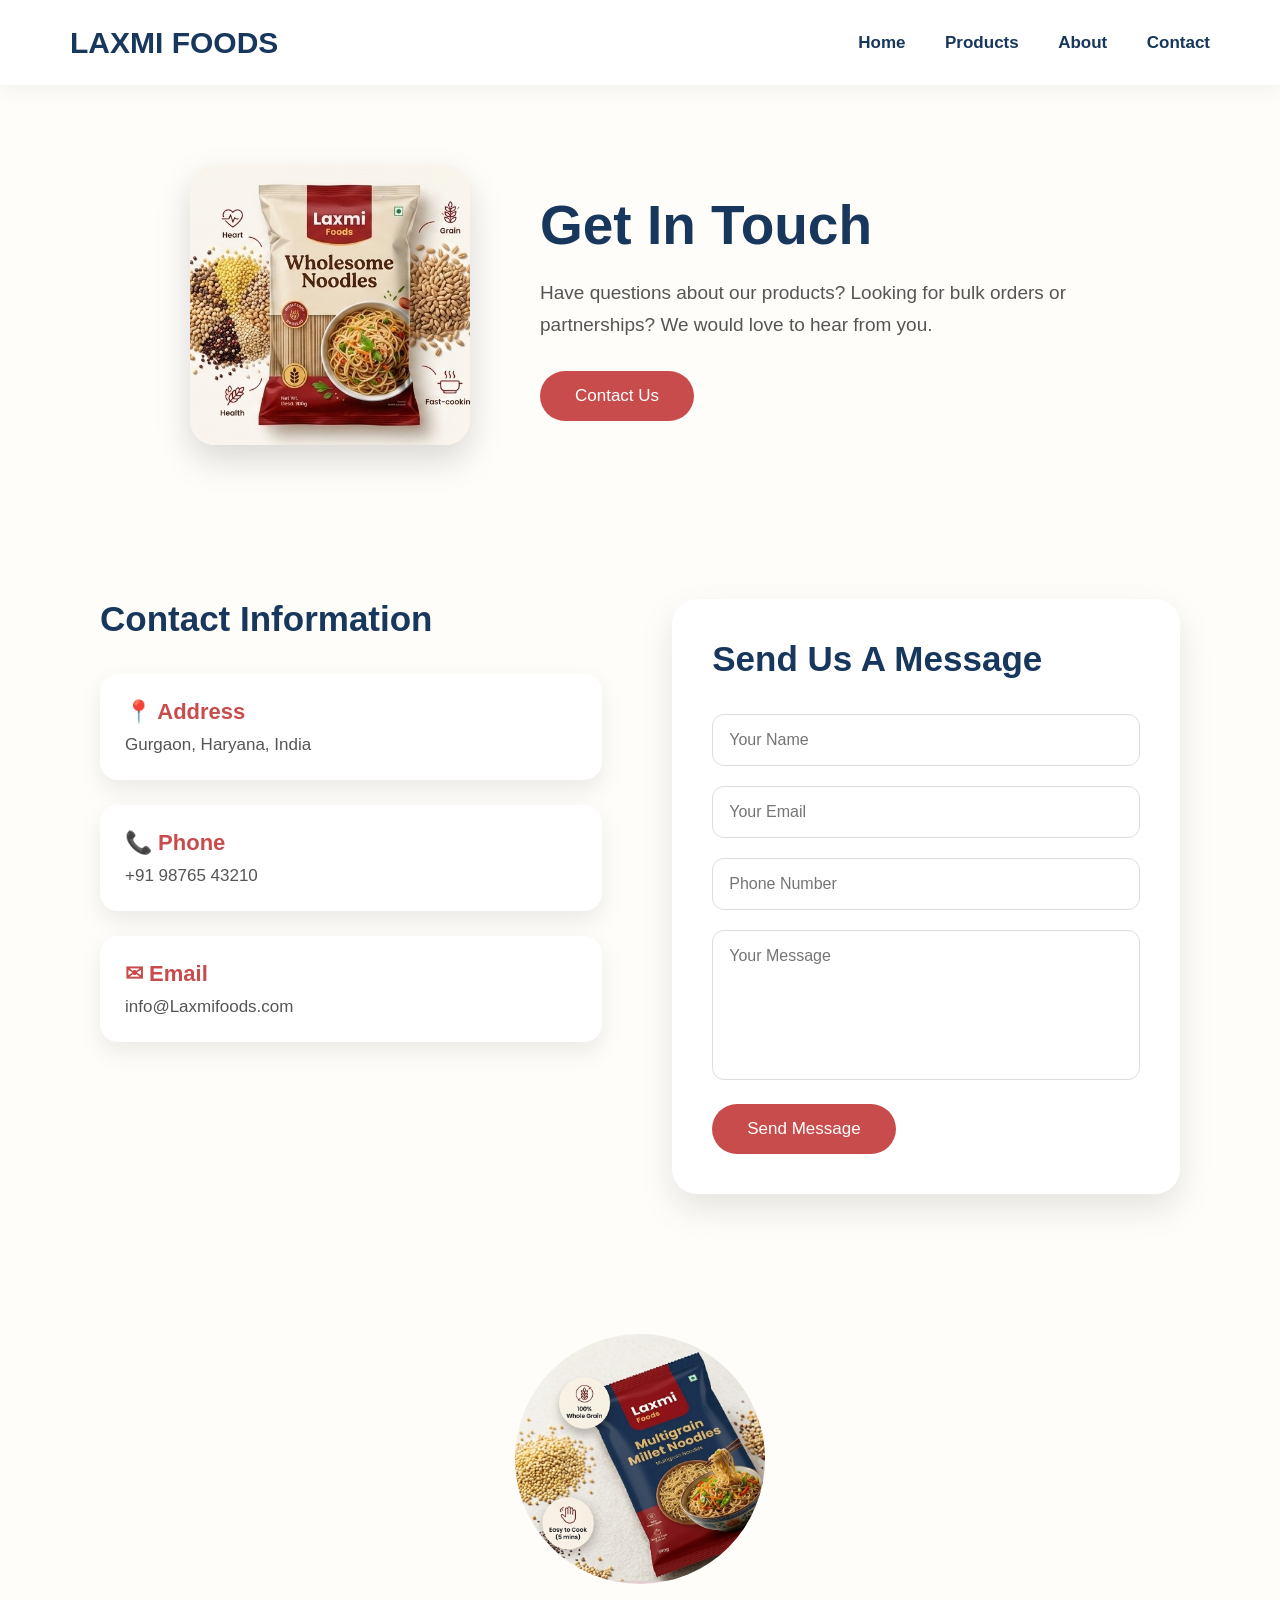
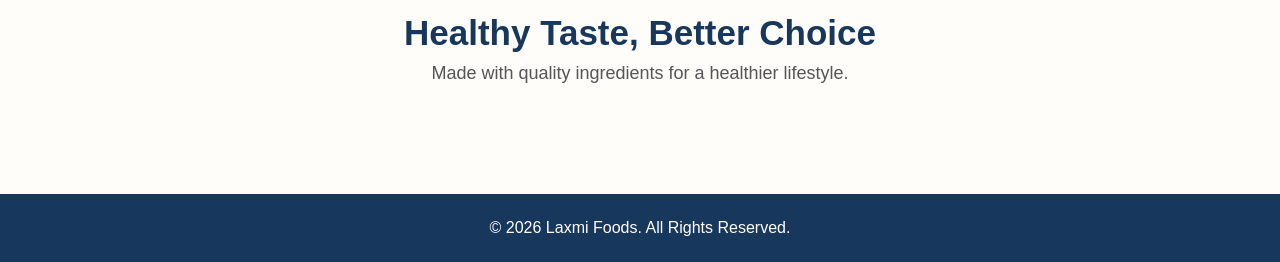
==== contact.html @ 5a159791 "Initial upload" ====
<!DOCTYPE html>
<html lang="en">

<head>

<meta charset="UTF-8">
<meta name="viewport" content="width=device-width, initial-scale=1.0">

<title>Contact Us | Laxmi Foods</title>

<link rel="stylesheet" href="css/contact.css">

</head>


<body>


<!-- NAVBAR -->

<header>

    <div class="logo">
        LAXMI FOODS
    </div>


    <nav>

        <a href="index.html">Home</a>

        <a href="products.html">Products</a>

        <a href="about.html">About</a>

        <a href="contact.html">Contact</a>

    </nav>


</header>





<!-- CONTACT HERO SECTION -->


<section class="contact-hero">


    <div class="hero-image">

        <img src="images/contact.jpeg" 
        alt=" Noodles">

    </div>



    <div class="hero-content">


        <h1>
            Get In Touch
        </h1>


        <p>
            Have questions about our products?
            Looking for bulk orders or partnerships?
            We would love to hear from you.
        </p>


        <button>
            Contact Us
        </button>


    </div>


</section>







<!-- CONTACT DETAILS + FORM -->


<section class="contact-section">



<div class="contact-info">


<h2>
Contact Information
</h2>



<div class="info-card">

<h3>
📍 Address
</h3>

<p>
Gurgaon, Haryana, India
</p>

</div>





<div class="info-card">

<h3>
📞 Phone
</h3>

<p>
+91 98765 43210
</p>

</div>






<div class="info-card">

<h3>
✉ Email
</h3>

<p>
info@Laxmifoods.com
</p>

</div>




</div>








<div class="contact-form">


<h2>
Send Us A Message
</h2>



<form>


<input 
type="text"
placeholder="Your Name"
required>



<input 
type="email"
placeholder="Your Email"
required>




<input 
type="text"
placeholder="Phone Number">





<textarea 
placeholder="Your Message">
</textarea>




<button type="submit">
Send Message
</button>



</form>


</div>



</section>







<!-- PRODUCT IMAGE SECTION -->


<section class="contact-image">


<img src="images/contaact.jpeg"
alt="Healthy Noodles">



<h2>
Healthy Taste, Better Choice
</h2>


<p>
Made with quality ingredients for a healthier lifestyle.
</p>


</section>







<!-- FOOTER -->


<footer>


<p>
© 2026 Laxmi Foods. All Rights Reserved.
</p>


</footer>



</body>

</html>
---- css/contact.css ----
/* ==============================
   GLOBAL
============================== */

*{
    margin:0;
    padding:0;
    box-sizing:border-box;
    font-family:Arial, sans-serif;
}


body{

    background:#fffdf9;
    color:#18375d;

}



/* ==============================
   NAVBAR
============================== */

header{

    height:85px;

    display:flex;

    justify-content:space-between;

    align-items:center;

    padding:0 70px;

    background:white;

    box-shadow:0 5px 20px rgba(0,0,0,0.05);

}



.logo{

    font-size:30px;

    font-weight:800;

    color:#18375d;

}



nav a{

    text-decoration:none;

    color:#18375d;

    font-size:17px;

    margin-left:35px;

    font-weight:600;

}



nav a:hover{

    color:#c94c4c;

}







/* ==============================
   HERO SECTION
============================== */


.contact-hero{


    display:flex;

    align-items:center;

    justify-content:center;

    gap:70px;

    padding:80px 100px;


}




.hero-image img{


    width:280px;

    height:280px;

    object-fit:cover;

    border-radius:25px;

    box-shadow:
    0 15px 35px rgba(0,0,0,0.15);


}




.hero-content{


    max-width:550px;


}




.hero-content h1{


    font-size:55px;

    color:#18375d;

    margin-bottom:20px;


}




.hero-content p{


    font-size:19px;

    line-height:1.7;

    color:#555;

    margin-bottom:30px;


}





button{


    background:#c94c4c;

    color:white;

    border:none;

    padding:15px 35px;

    border-radius:30px;

    font-size:17px;

    cursor:pointer;

    transition:0.3s;


}



button:hover{


    background:#18375d;

    transform:translateY(-3px);


}







/* ==============================
   CONTACT MAIN SECTION
============================== */



.contact-section{


    display:flex;

    gap:70px;

    padding:70px 100px;


}




.contact-info,
.contact-form{


    width:50%;


}




.contact-info h2,
.contact-form h2{


    font-size:35px;

    margin-bottom:35px;

    color:#18375d;


}






/* ==============================
   INFO CARDS
============================== */



.info-card{


    background:white;

    padding:25px;

    margin-bottom:25px;

    border-radius:18px;

    box-shadow:
    0 10px 25px rgba(0,0,0,0.08);


}



.info-card h3{


    color:#c94c4c;

    font-size:22px;

    margin-bottom:10px;


}



.info-card p{


    color:#555;

    font-size:17px;


}







/* ==============================
   FORM BOX
============================== */


.contact-form{


    background:white;

    padding:40px;

    border-radius:25px;

    box-shadow:

    0 15px 35px rgba(0,0,0,0.10);


}






input,
textarea{


    width:100%;

    padding:16px;

    margin-bottom:20px;

    border:1px solid #ddd;

    border-radius:12px;

    font-size:16px;

    outline:none;


}



input:focus,
textarea:focus{


    border-color:#18375d;


}




textarea{


    height:150px;

    resize:none;


}







/* ==============================
   BOTTOM IMAGE SECTION
============================== */


.contact-image{


    text-align:center;

    padding:70px 20px;


}




.contact-image img{


    width:250px;

    height:250px;

    object-fit:cover;

    border-radius:50%;

    margin-bottom:25px;


}



.contact-image h2{


    color:#18375d;

    font-size:35px;

    margin-bottom:10px;


}




.contact-image p{


    color:#555;

    font-size:18px;


}







/* ==============================
   FOOTER
============================== */


footer{


    background:#18375d;

    color:white;

    text-align:center;

    padding:25px;

    margin-top:40px;


}




footer p{


    font-size:16px;


}






/* ==============================
   RESPONSIVE
============================== */


@media(max-width:900px){


.contact-hero,
.contact-section{


    flex-direction:column;

    padding:50px 30px;


}



.contact-info,
.contact-form{


    width:100%;


}



.hero-content h1{


    font-size:40px;


}



header{


    padding:0 30px;


}



nav a{


    margin-left:15px;

    font-size:14px;


}


}
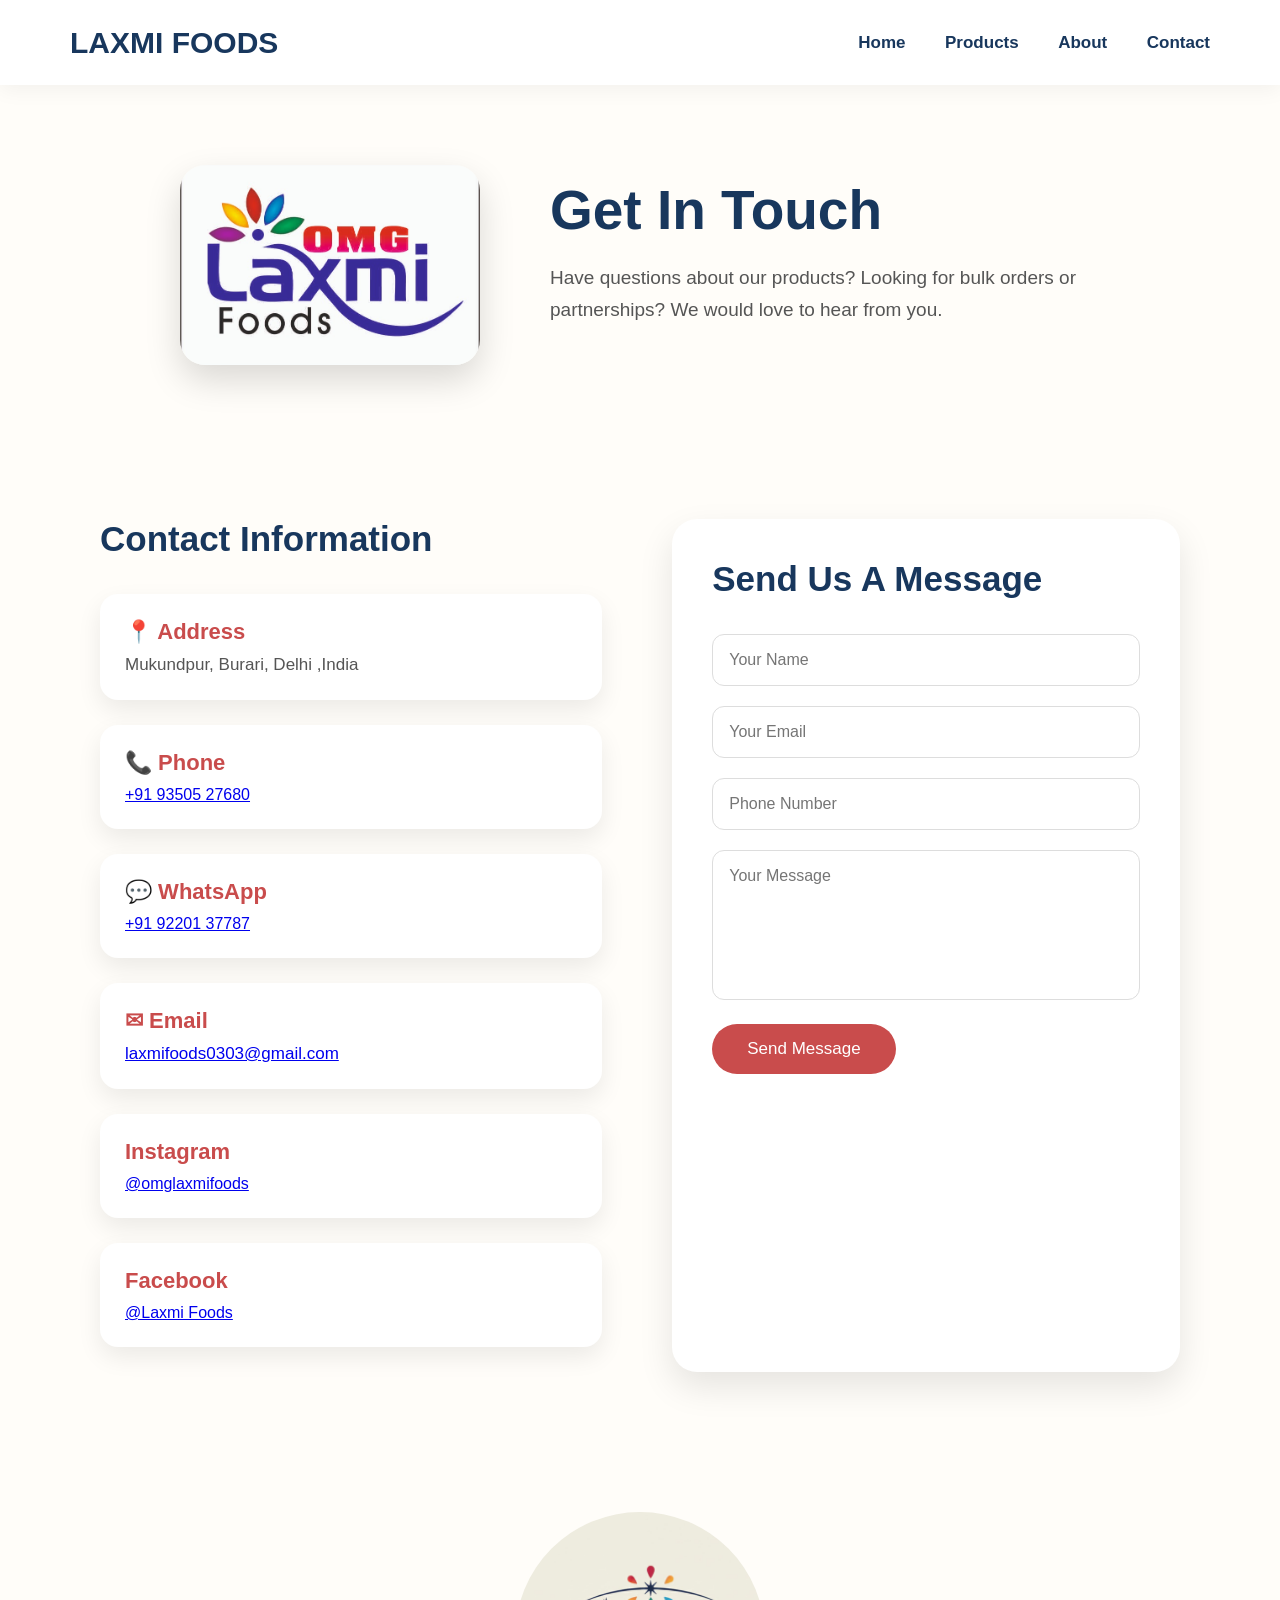
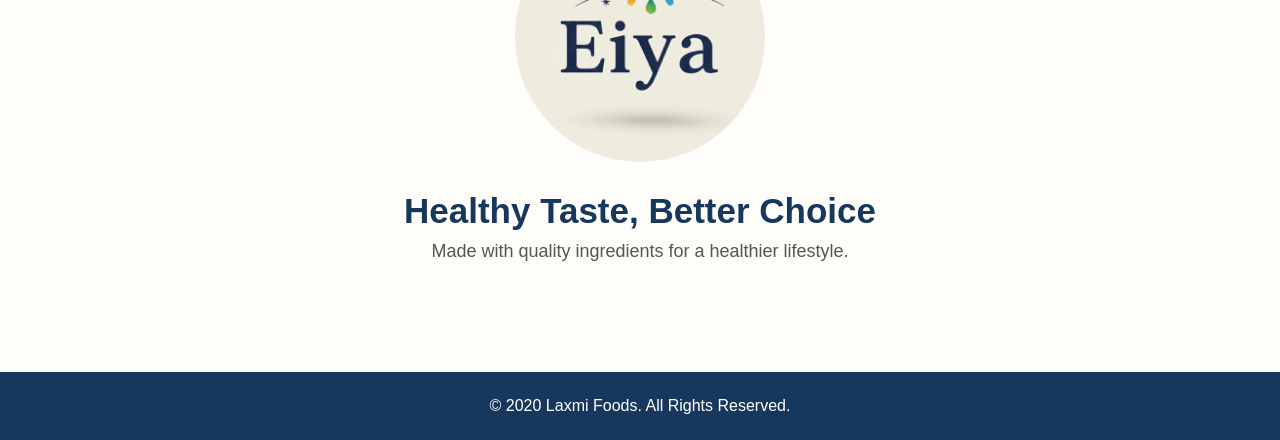
==== commit d5d8cbdc: "Updated contact page and added social media links" ====
--- a/contact.html
+++ b/contact.html
@@ -52,7 +52,7 @@
 
     <div class="hero-image">
 
-        <img src="images/contact.jpeg" 
+        <img src="images/LF LOGO.jpg"
         alt=" Noodles">
 
     </div>
@@ -73,12 +73,6 @@
             We would love to hear from you.
         </p>
 
-
-        <button>
-            Contact Us
-        </button>
-
-
     </div>
 
 
@@ -113,7 +107,7 @@
 </h3>
 
 <p>
-Gurgaon, Haryana, India
+Mukundpur, Burari, Delhi ,India
 </p>
 
 </div>
@@ -128,14 +122,19 @@
 📞 Phone
 </h3>
 
-<p>
-+91 98765 43210
-</p>
-
-</div>
-
-
-
+<a href="tel:+919350527680">+91 93505 27680</a>
+</div>
+
+
+<div class="info-card">
+<h3>
+    💬 WhatsApp
+</h3>
+
+<a href="https://wa.me/919220137787?text=Hello%20Laxmi%20Foods,%20I%20would%20like%20to%20know%20more%20about%20your%20products." target="_blank" rel="noopener noreferrer">
+    +91 92201 37787
+</a>
+</div>
 
 
 
@@ -145,13 +144,32 @@
 ✉ Email
 </h3>
 
-<p>
-info@Laxmifoods.com
-</p>
-
-</div>
-
-
+<p><a href="mailto:laxmifoods0303@gmail.com">laxmifoods0303@gmail.com</a></p>
+
+</div>
+
+<div class="info-card">
+
+<h3>
+    <i class="fa-brands fa-instagram"></i> Instagram
+</h3>
+
+<a href="https://www.instagram.com/omglaxmifoods" target="_blank" rel="noopener noreferrer">
+    @omglaxmifoods
+</a>
+</div>
+
+
+
+<div class="info-card">
+<h3>
+    <i class="fa-brands fa-facebook"></i> Facebook
+</h3>
+
+<a href="https://www.facebook.com/Laxmi Foods" target="_blank" rel="noopener noreferrer">
+    @Laxmi Foods
+</a>
+</div>
 
 
 </div>
@@ -232,7 +250,7 @@
 <section class="contact-image">
 
 
-<img src="images/contaact.jpeg"
+<img src="images/Eiya logo.jpeg"
 alt="Healthy Noodles">
 
 
@@ -262,7 +280,7 @@
 
 
 <p>
-© 2026 Laxmi Foods. All Rights Reserved.
+© 2020 Laxmi Foods. All Rights Reserved.
 </p>
 
 
--- a/css/contact.css
+++ b/css/contact.css
@@ -110,9 +110,9 @@
 .hero-image img{
 
 
-    width:280px;
-
-    height:280px;
+    width:300px;
+
+    height:200px;
 
     object-fit:cover;
 
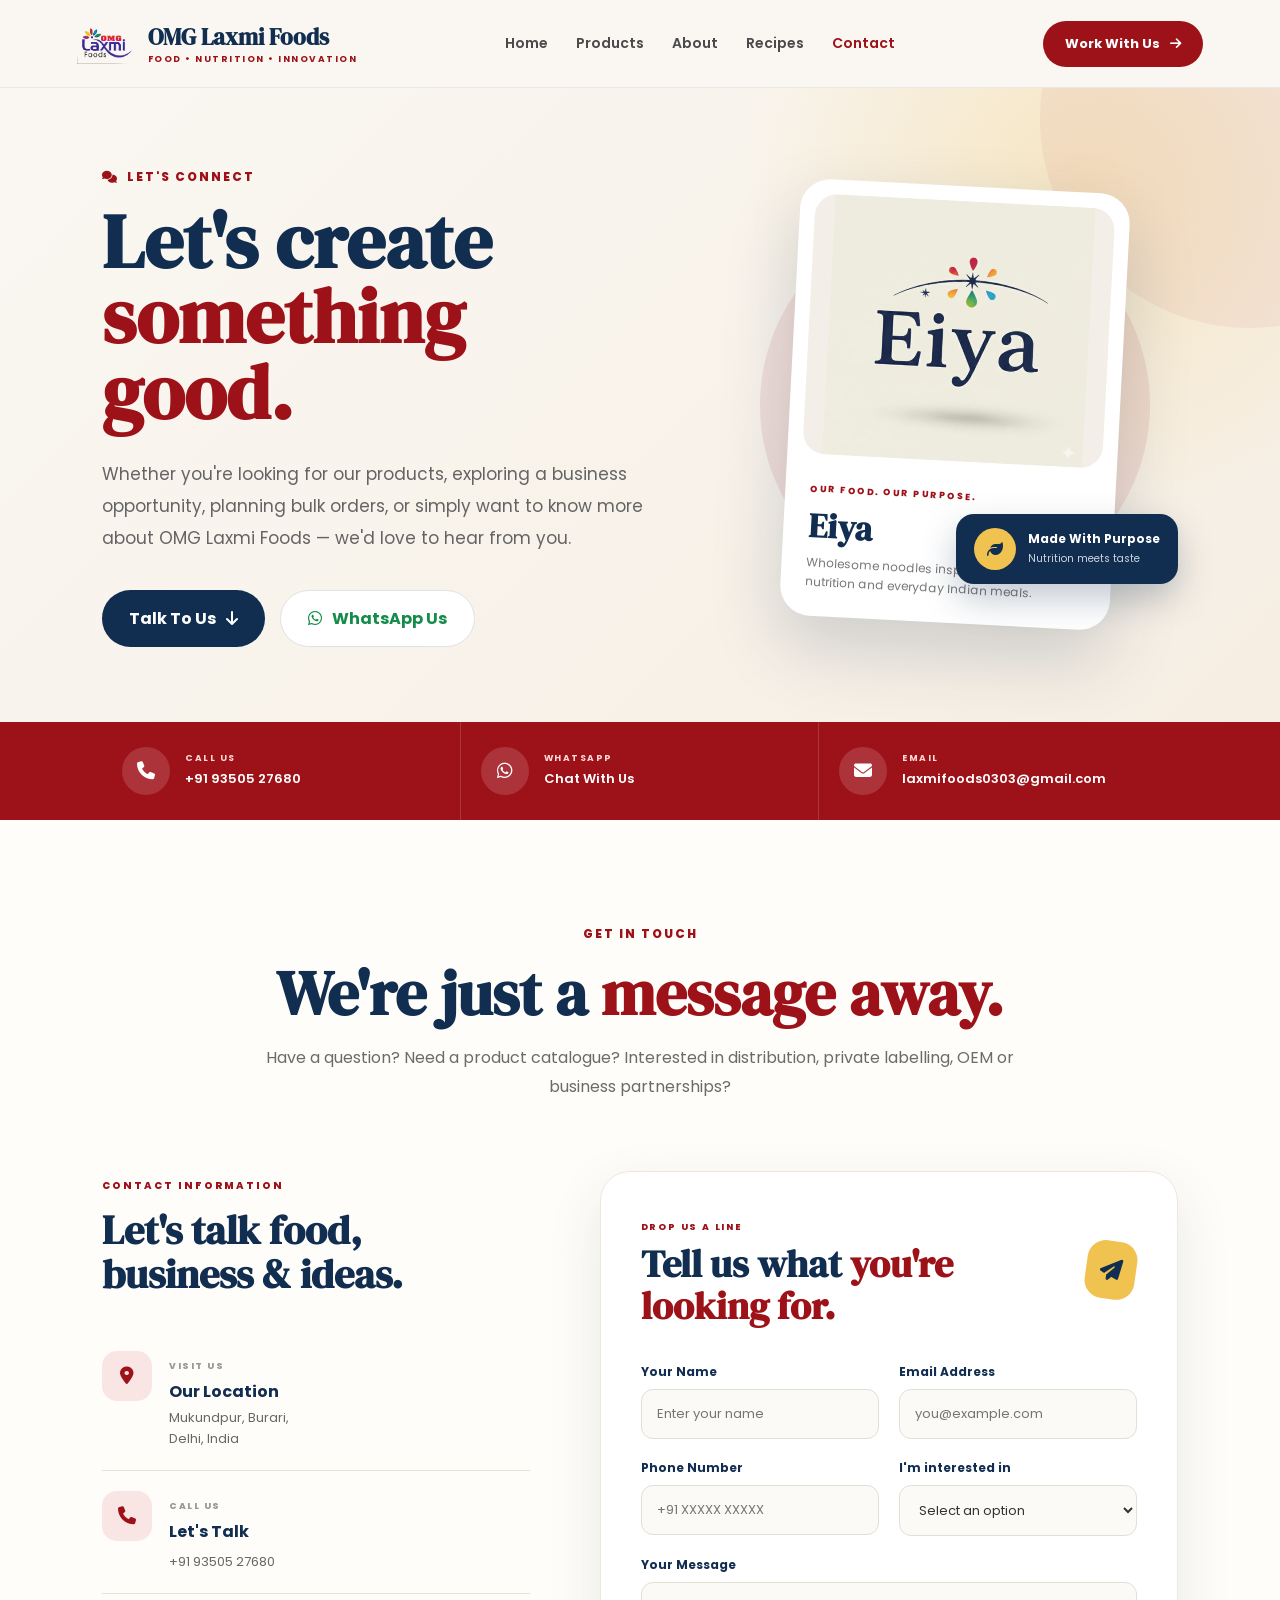
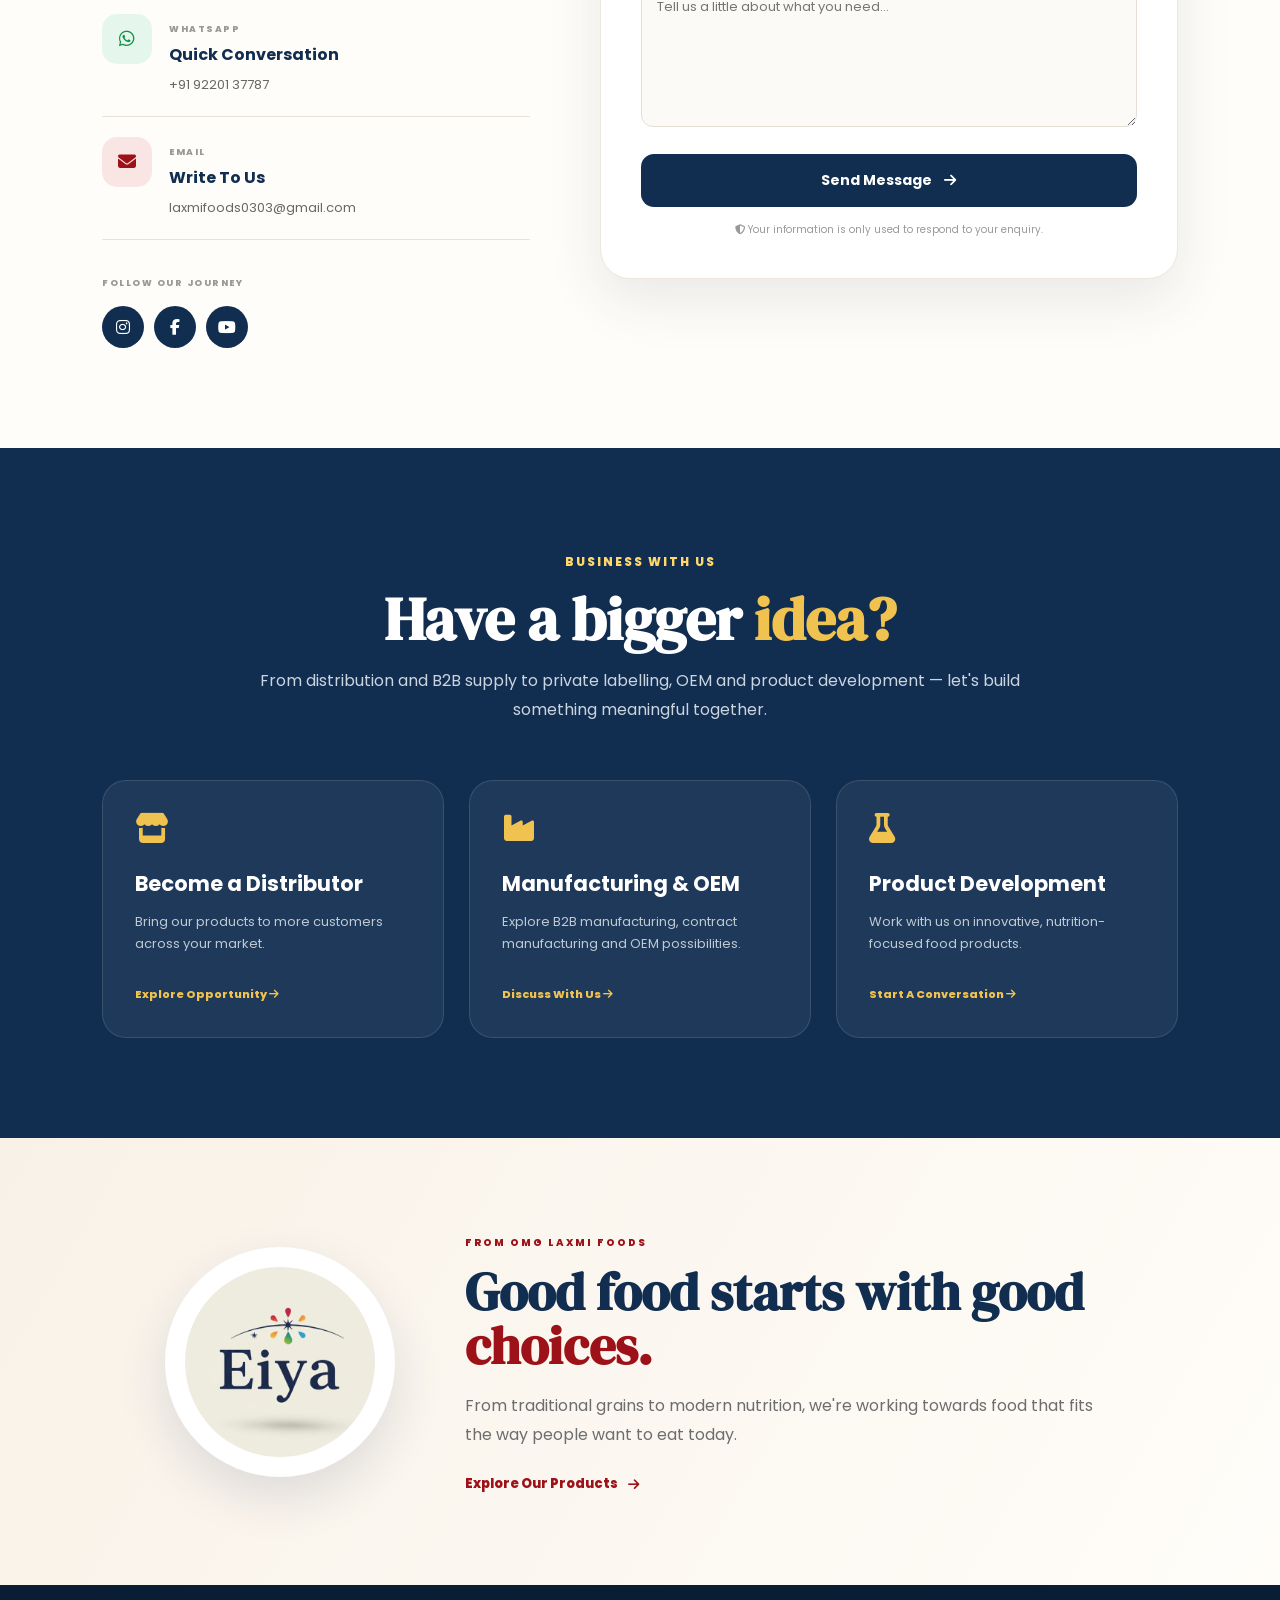
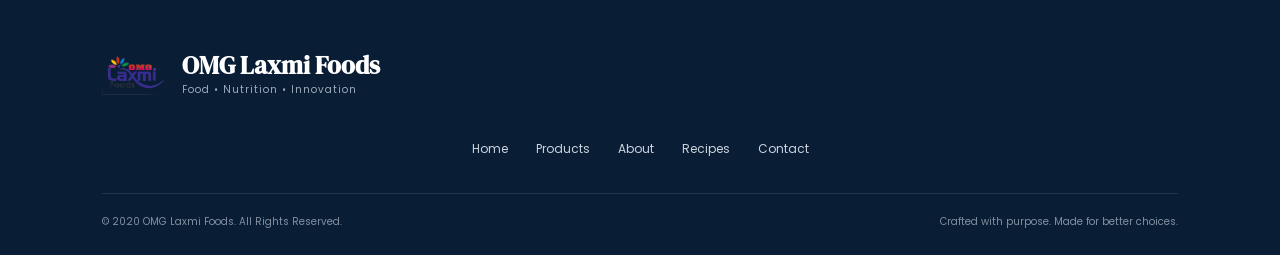
==== commit 3334bcb8: "added some new files and made major change in index and contact and about" ====
--- a/contact.html
+++ b/contact.html
@@ -2,291 +2,774 @@
 <html lang="en">
 
 <head>
-
-<meta charset="UTF-8">
-<meta name="viewport" content="width=device-width, initial-scale=1.0">
-
-<title>Contact Us | Laxmi Foods</title>
-
-<link rel="stylesheet" href="css/contact.css">
-
+    <meta charset="UTF-8">
+    <meta name="viewport" content="width=device-width, initial-scale=1.0">
+
+    <title>Contact Us | OMG Laxmi Foods</title>
+
+    <!-- Fonts -->
+    <link rel="preconnect" href="https://fonts.googleapis.com">
+    <link rel="preconnect" href="https://fonts.gstatic.com" crossorigin>
+
+    <link href="https://fonts.googleapis.com/css2?family=DM+Serif+Display&family=Poppins:wght@300;400;500;600;700;800&display=swap"
+        rel="stylesheet">
+
+    <!-- Font Awesome -->
+    <link rel="stylesheet"
+        href="https://cdnjs.cloudflare.com/ajax/libs/font-awesome/6.6.0/css/all.min.css">
+
+    <link rel="stylesheet" href="css/contact.css">
 </head>
 
-
 <body>
 
-
-<!-- NAVBAR -->
-
-<header>
-
-    <div class="logo">
-        LAXMI FOODS
-    </div>
-
-
-    <nav>
+<!-- =========================================
+     HEADER
+========================================= -->
+
+<header class="header">
+
+    <a href="index.html" class="brand">
+
+        <div class="brand-logo">
+            <!-- Replace with your actual OMG Laxmi Foods logo -->
+            <img src="images/LFbg.png" alt="OMG Laxmi Foods Logo">
+        </div>
+
+        <div class="brand-name">
+            <strong>OMG Laxmi Foods</strong>
+            <span>Food • Nutrition • Innovation</span>
+        </div>
+
+    </a>
+
+
+    <nav class="nav">
+
+        <a href="index.html">
+            <i class="fa-solid fa-house"></i>
+            Home
+        </a>
+
+        <a href="products.html">
+            <i class="fa-solid fa-bowl-food"></i>
+            Products
+        </a>
+
+        <a href="about.html">
+            <i class="fa-solid fa-seedling"></i>
+            About
+        </a>
+
+        <a href="recipes.html">
+            <i class="fa-solid fa-utensils"></i>
+            Recipes
+        </a>
+
+        <a href="contact.html" class="active">
+            <i class="fa-solid fa-phone"></i>
+            Contact
+        </a>
+
+    </nav>
+
+
+    <a href="about.html#work-with-us" class="header-btn">
+        Work With Us
+        <i class="fa-solid fa-arrow-right"></i>
+    </a>
+
+</header>
+
+
+<!-- =========================================
+     HERO
+========================================= -->
+
+<section class="contact-hero">
+
+    <div class="hero-content">
+
+        <span class="eyebrow">
+            <i class="fa-solid fa-comments"></i>
+            LET'S CONNECT
+        </span>
+
+        <h1>
+            Let's create
+            <span>something good.</span>
+        </h1>
+
+        <p>
+            Whether you're looking for our products, exploring a business
+            opportunity, planning bulk orders, or simply want to know more
+            about OMG Laxmi Foods — we'd love to hear from you.
+        </p>
+
+
+        <div class="hero-actions">
+
+            <a href="#contact-details" class="hero-btn primary-btn">
+                Talk To Us
+                <i class="fa-solid fa-arrow-down"></i>
+            </a>
+
+            <a href="https://wa.me/919220137787?text=Hello%20Laxmi%20Foods,%20I%20would%20like%20to%20know%20more%20about%20your%20products."
+                target="_blank"
+                rel="noopener noreferrer"
+                class="hero-btn whatsapp-btn">
+
+                <i class="fa-brands fa-whatsapp"></i>
+                WhatsApp Us
+
+            </a>
+
+        </div>
+
+    </div>
+
+
+    <div class="hero-visual">
+
+        <div class="visual-circle circle-one"></div>
+        <div class="visual-circle circle-two"></div>
+
+
+        <div class="product-card">
+
+            <div class="product-image">
+
+                <img src="images/Eiya logo.jpeg"
+                    alt="Eiya">
+
+            </div>
+
+            <div class="product-card-text">
+
+                <span>OUR FOOD. OUR PURPOSE.</span>
+
+                <h3>Eiya</h3>
+
+                <p>
+                    Wholesome noodles inspired by grains,
+                    nutrition and everyday Indian meals.
+                </p>
+
+            </div>
+
+        </div>
+
+
+        <div class="floating-badge">
+
+            <i class="fa-solid fa-leaf"></i>
+
+            <div>
+                <strong>Made With Purpose</strong>
+                <span>Nutrition meets taste</span>
+            </div>
+
+        </div>
+
+    </div>
+
+</section>
+
+
+<!-- =========================================
+     QUICK CONTACT STRIP
+========================================= -->
+
+<section class="contact-strip">
+
+    <div class="strip-item">
+
+        <div class="strip-icon">
+            <i class="fa-solid fa-phone"></i>
+        </div>
+
+        <div>
+            <span>CALL US</span>
+            <a href="tel:+919350527680">
+                +91 93505 27680
+            </a>
+        </div>
+
+    </div>
+
+
+    <div class="strip-item">
+
+        <div class="strip-icon">
+            <i class="fa-brands fa-whatsapp"></i>
+        </div>
+
+        <div>
+            <span>WHATSAPP</span>
+            <a href="https://wa.me/919220137787?text=Hello%20Laxmi%20Foods,%20I%20would%20like%20to%20know%20more%20about%20your%20products."
+                target="_blank"
+                rel="noopener noreferrer">
+                Chat With Us
+            </a>
+        </div>
+
+    </div>
+
+
+    <div class="strip-item">
+
+        <div class="strip-icon">
+            <i class="fa-solid fa-envelope"></i>
+        </div>
+
+        <div>
+            <span>EMAIL</span>
+            <a href="mailto:laxmifoods0303@gmail.com">
+                laxmifoods0303@gmail.com
+            </a>
+        </div>
+
+    </div>
+
+</section>
+
+
+<!-- =========================================
+     CONTACT DETAILS + FORM
+========================================= -->
+
+<section class="contact-section" id="contact-details">
+
+    <div class="section-heading">
+
+        <span class="eyebrow">
+            GET IN TOUCH
+        </span>
+
+        <h2>
+            We're just a
+            <span>message away.</span>
+        </h2>
+
+        <p>
+            Have a question? Need a product catalogue?
+            Interested in distribution, private labelling,
+            OEM or business partnerships?
+        </p>
+
+    </div>
+
+
+    <div class="contact-grid">
+
+
+        <!-- INFORMATION -->
+
+        <div class="contact-info">
+
+            <div class="info-heading">
+
+                <span>CONTACT INFORMATION</span>
+
+                <h3>
+                    Let's talk food,
+                    <br>
+                    business & ideas.
+                </h3>
+
+            </div>
+
+
+            <div class="info-card">
+
+                <div class="info-icon">
+                    <i class="fa-solid fa-location-dot"></i>
+                </div>
+
+                <div>
+
+                    <span>VISIT US</span>
+
+                    <h4>Our Location</h4>
+
+                    <p>
+                        Mukundpur, Burari,<br>
+                        Delhi, India
+                    </p>
+
+                </div>
+
+            </div>
+
+
+            <div class="info-card">
+
+                <div class="info-icon">
+                    <i class="fa-solid fa-phone"></i>
+                </div>
+
+                <div>
+
+                    <span>CALL US</span>
+
+                    <h4>Let's Talk</h4>
+
+                    <a href="tel:+919350527680">
+                        +91 93505 27680
+                    </a>
+
+                </div>
+
+            </div>
+
+
+            <div class="info-card">
+
+                <div class="info-icon whatsapp-icon">
+                    <i class="fa-brands fa-whatsapp"></i>
+                </div>
+
+                <div>
+
+                    <span>WHATSAPP</span>
+
+                    <h4>Quick Conversation</h4>
+
+                    <a href="https://wa.me/919220137787?text=Hello%20Laxmi%20Foods,%20I%20would%20like%20to%20know%20more%20about%20your%20products."
+                        target="_blank"
+                        rel="noopener noreferrer">
+
+                        +91 92201 37787
+
+                    </a>
+
+                </div>
+
+            </div>
+
+
+            <div class="info-card">
+
+                <div class="info-icon">
+                    <i class="fa-solid fa-envelope"></i>
+                </div>
+
+                <div>
+
+                    <span>EMAIL</span>
+
+                    <h4>Write To Us</h4>
+
+                    <a href="mailto:laxmifoods0303@gmail.com">
+                        laxmifoods0303@gmail.com
+                    </a>
+
+                </div>
+
+            </div>
+
+
+            <!-- SOCIALS -->
+
+            <div class="social-section">
+
+                <span>FOLLOW OUR JOURNEY</span>
+
+                <div class="social-links">
+
+                    <a href="https://www.instagram.com/omglaxmifoods"
+                        target="_blank"
+                        rel="noopener noreferrer"
+                        aria-label="Instagram">
+
+                        <i class="fa-brands fa-instagram"></i>
+
+                    </a>
+
+
+                    <a href="https://www.facebook.com/Laxmi Foods"
+                        target="_blank"
+                        rel="noopener noreferrer"
+                        aria-label="Facebook">
+
+                        <i class="fa-brands fa-facebook-f"></i>
+
+                    </a>
+
+
+                    <a href="https://youtube.com"
+                        target="_blank"
+                        rel="noopener noreferrer"
+                        aria-label="YouTube">
+
+                        <i class="fa-brands fa-youtube"></i>
+
+                    </a>
+
+                </div>
+
+            </div>
+
+        </div>
+
+
+        <!-- FORM -->
+
+        <div class="form-wrapper">
+
+            <div class="form-top">
+
+                <div>
+
+                    <span>DROP US A LINE</span>
+
+                    <h3>
+                        Tell us what
+                        <em>you're looking for.</em>
+                    </h3>
+
+                </div>
+
+                <div class="form-symbol">
+                    <i class="fa-solid fa-paper-plane"></i>
+                </div>
+
+            </div>
+
+
+            <form id="contactForm">
+
+                <div class="form-row">
+
+                    <div class="input-group">
+
+                        <label for="name">
+                            Your Name
+                        </label>
+
+                        <input
+                            id="name"
+                            type="text"
+                            placeholder="Enter your name"
+                            required>
+
+                    </div>
+
+
+                    <div class="input-group">
+
+                        <label for="email">
+                            Email Address
+                        </label>
+
+                        <input
+                            id="email"
+                            type="email"
+                            placeholder="you@example.com"
+                            required>
+
+                    </div>
+
+                </div>
+
+
+                <div class="form-row">
+
+                    <div class="input-group">
+
+                        <label for="phone">
+                            Phone Number
+                        </label>
+
+                        <input
+                            id="phone"
+                            type="tel"
+                            placeholder="+91 XXXXX XXXXX">
+
+                    </div>
+
+
+                    <div class="input-group">
+
+                        <label for="purpose">
+                            I'm interested in
+                        </label>
+
+                        <select id="purpose">
+
+                            <option value="">
+                                Select an option
+                            </option>
+
+                            <option>
+                                Product Enquiry
+                            </option>
+
+                            <option>
+                                Bulk / B2B Orders
+                            </option>
+
+                            <option>
+                                Become a Distributor
+                            </option>
+
+                            <option>
+                                Private / White Labelling
+                            </option>
+
+                            <option>
+                                OEM / Contract Manufacturing
+                            </option>
+
+                            <option>
+                                Product Development
+                            </option>
+
+                            <option>
+                                Other Business Enquiry
+                            </option>
+
+                        </select>
+
+                    </div>
+
+                </div>
+
+
+                <div class="input-group">
+
+                    <label for="message">
+                        Your Message
+                    </label>
+
+                    <textarea
+                        id="message"
+                        placeholder="Tell us a little about what you need..."
+                        required></textarea>
+
+                </div>
+
+
+                <button
+                    type="submit"
+                    class="send-btn">
+
+                    Send Message
+
+                    <i class="fa-solid fa-arrow-right"></i>
+
+                </button>
+
+
+                <p class="form-note">
+
+                    <i class="fa-solid fa-shield-halved"></i>
+
+                    Your information is only used to respond
+                    to your enquiry.
+
+                </p>
+
+            </form>
+
+        </div>
+
+    </div>
+
+</section>
+
+
+<!-- =========================================
+     BUSINESS ENQUIRIES
+========================================= -->
+
+<section class="business-section">
+
+    <div class="business-heading">
+
+        <span class="eyebrow">
+            BUSINESS WITH US
+        </span>
+
+        <h2>
+            Have a bigger
+            <span>idea?</span>
+        </h2>
+
+        <p>
+            From distribution and B2B supply to private labelling,
+            OEM and product development — let's build something
+            meaningful together.
+        </p>
+
+    </div>
+
+
+    <div class="business-cards">
+
+        <a href="about.html#work-with-us" class="business-card">
+
+            <i class="fa-solid fa-store"></i>
+
+            <h3>
+                Become a Distributor
+            </h3>
+
+            <p>
+                Bring our products to more customers
+                across your market.
+            </p>
+
+            <span>
+                Explore Opportunity
+                <i class="fa-solid fa-arrow-right"></i>
+            </span>
+
+        </a>
+
+
+        <a href="about.html#work-with-us" class="business-card">
+
+            <i class="fa-solid fa-industry"></i>
+
+            <h3>
+                Manufacturing & OEM
+            </h3>
+
+            <p>
+                Explore B2B manufacturing, contract
+                manufacturing and OEM possibilities.
+            </p>
+
+            <span>
+                Discuss With Us
+                <i class="fa-solid fa-arrow-right"></i>
+            </span>
+
+        </a>
+
+
+        <a href="about.html#work-with-us" class="business-card">
+
+            <i class="fa-solid fa-flask"></i>
+
+            <h3>
+                Product Development
+            </h3>
+
+            <p>
+                Work with us on innovative, nutrition-focused
+                food products.
+            </p>
+
+            <span>
+                Start A Conversation
+                <i class="fa-solid fa-arrow-right"></i>
+            </span>
+
+        </a>
+
+    </div>
+
+</section>
+
+
+<!-- =========================================
+     BRAND CLOSING SECTION
+========================================= -->
+
+<section class="contact-image">
+
+    <div class="closing-logo">
+
+        <img src="images/Eiya logo.jpeg"
+            alt="Eiya">
+
+    </div>
+
+
+    <div class="closing-content">
+
+        <span>
+            FROM OMG LAXMI FOODS
+        </span>
+
+        <h2>
+            Good food starts
+            with good <strong>choices.</strong>
+        </h2>
+
+        <p>
+            From traditional grains to modern nutrition,
+            we're working towards food that fits the way
+            people want to eat today.
+        </p>
+
+        <a href="products.html">
+            Explore Our Products
+            <i class="fa-solid fa-arrow-right"></i>
+        </a>
+
+    </div>
+
+</section>
+
+
+<!-- =========================================
+     FOOTER
+========================================= -->
+
+<footer>
+
+    <div class="footer-brand">
+
+        <div class="footer-logo">
+            <img src="images/LFbg.png"
+                alt="OMG Laxmi Foods">
+        </div>
+
+        <div>
+
+            <h3>
+                OMG Laxmi Foods
+            </h3>
+
+            <p>
+                Food • Nutrition • Innovation
+            </p>
+
+        </div>
+
+    </div>
+
+
+    <div class="footer-links">
 
         <a href="index.html">Home</a>
-
         <a href="products.html">Products</a>
-
         <a href="about.html">About</a>
-
+        <a href="recipes.html">Recipes</a>
         <a href="contact.html">Contact</a>
 
-    </nav>
-
-
-</header>
-
-
-
-
-
-<!-- CONTACT HERO SECTION -->
-
-
-<section class="contact-hero">
-
-
-    <div class="hero-image">
-
-        <img src="images/LF LOGO.jpg"
-        alt=" Noodles">
-
-    </div>
-
-
-
-    <div class="hero-content">
-
-
-        <h1>
-            Get In Touch
-        </h1>
-
+    </div>
+
+
+    <div class="footer-bottom">
 
         <p>
-            Have questions about our products?
-            Looking for bulk orders or partnerships?
-            We would love to hear from you.
+            © 2020 OMG Laxmi Foods. All Rights Reserved.
         </p>
 
-    </div>
-
-
-</section>
-
-
-
-
-
-
-
-<!-- CONTACT DETAILS + FORM -->
-
-
-<section class="contact-section">
-
-
-
-<div class="contact-info">
-
-
-<h2>
-Contact Information
-</h2>
-
-
-
-<div class="info-card">
-
-<h3>
-📍 Address
-</h3>
-
-<p>
-Mukundpur, Burari, Delhi ,India
-</p>
-
-</div>
-
-
-
-
-
-<div class="info-card">
-
-<h3>
-📞 Phone
-</h3>
-
-<a href="tel:+919350527680">+91 93505 27680</a>
-</div>
-
-
-<div class="info-card">
-<h3>
-    💬 WhatsApp
-</h3>
-
-<a href="https://wa.me/919220137787?text=Hello%20Laxmi%20Foods,%20I%20would%20like%20to%20know%20more%20about%20your%20products." target="_blank" rel="noopener noreferrer">
-    +91 92201 37787
-</a>
-</div>
-
-
-
-<div class="info-card">
-
-<h3>
-✉ Email
-</h3>
-
-<p><a href="mailto:laxmifoods0303@gmail.com">laxmifoods0303@gmail.com</a></p>
-
-</div>
-
-<div class="info-card">
-
-<h3>
-    <i class="fa-brands fa-instagram"></i> Instagram
-</h3>
-
-<a href="https://www.instagram.com/omglaxmifoods" target="_blank" rel="noopener noreferrer">
-    @omglaxmifoods
-</a>
-</div>
-
-
-
-<div class="info-card">
-<h3>
-    <i class="fa-brands fa-facebook"></i> Facebook
-</h3>
-
-<a href="https://www.facebook.com/Laxmi Foods" target="_blank" rel="noopener noreferrer">
-    @Laxmi Foods
-</a>
-</div>
-
-
-</div>
-
-
-
-
-
-
-
-
-<div class="contact-form">
-
-
-<h2>
-Send Us A Message
-</h2>
-
-
-
-<form>
-
-
-<input 
-type="text"
-placeholder="Your Name"
-required>
-
-
-
-<input 
-type="email"
-placeholder="Your Email"
-required>
-
-
-
-
-<input 
-type="text"
-placeholder="Phone Number">
-
-
-
-
-
-<textarea 
-placeholder="Your Message">
-</textarea>
-
-
-
-
-<button type="submit">
-Send Message
-</button>
-
-
-
-</form>
-
-
-</div>
-
-
-
-</section>
-
-
-
-
-
-
-
-<!-- PRODUCT IMAGE SECTION -->
-
-
-<section class="contact-image">
-
-
-<img src="images/Eiya logo.jpeg"
-alt="Healthy Noodles">
-
-
-
-<h2>
-Healthy Taste, Better Choice
-</h2>
-
-
-<p>
-Made with quality ingredients for a healthier lifestyle.
-</p>
-
-
-</section>
-
-
-
-
-
-
-
-<!-- FOOTER -->
-
-
-<footer>
-
-
-<p>
-© 2020 Laxmi Foods. All Rights Reserved.
-</p>
-
+        <p>
+            Crafted with purpose. Made for better choices.
+        </p>
+
+    </div>
 
 </footer>
 
 
+<script src="js/contact.js"></script>
 
 </body>
 
--- a/css/contact.css
+++ b/css/contact.css
@@ -1,564 +1,1881 @@
-/* ==============================
-   GLOBAL
-============================== */
-
-*{
-    margin:0;
-    padding:0;
-    box-sizing:border-box;
-    font-family:Arial, sans-serif;
-}
-
-
-body{
-
-    background:#fffdf9;
-    color:#18375d;
-
-}
-
-
-
-/* ==============================
-   NAVBAR
-============================== */
-
-header{
-
-    height:85px;
-
-    display:flex;
-
-    justify-content:space-between;
-
-    align-items:center;
-
-    padding:0 70px;
-
-    background:white;
-
-    box-shadow:0 5px 20px rgba(0,0,0,0.05);
-
-}
-
-
-
-.logo{
-
-    font-size:30px;
-
-    font-weight:800;
-
-    color:#18375d;
-
-}
-
-
-
-nav a{
-
-    text-decoration:none;
-
-    color:#18375d;
-
-    font-size:17px;
-
-    margin-left:35px;
-
-    font-weight:600;
-
-}
-
-
-
-nav a:hover{
-
-    color:#c94c4c;
-
-}
-
-
-
-
-
-
-
-/* ==============================
-   HERO SECTION
-============================== */
-
-
-.contact-hero{
-
-
-    display:flex;
-
-    align-items:center;
-
-    justify-content:center;
-
-    gap:70px;
-
-    padding:80px 100px;
-
-
-}
-
-
-
-
-.hero-image img{
-
-
-    width:300px;
-
-    height:200px;
-
-    object-fit:cover;
-
-    border-radius:25px;
-
-    box-shadow:
-    0 15px 35px rgba(0,0,0,0.15);
-
-
-}
-
-
-
-
-.hero-content{
-
-
-    max-width:550px;
-
-
-}
-
-
-
-
-.hero-content h1{
-
-
-    font-size:55px;
-
-    color:#18375d;
-
-    margin-bottom:20px;
-
-
-}
-
-
-
-
-.hero-content p{
-
-
-    font-size:19px;
-
-    line-height:1.7;
-
-    color:#555;
-
-    margin-bottom:30px;
-
-
-}
-
-
-
-
-
-button{
-
-
-    background:#c94c4c;
-
-    color:white;
-
-    border:none;
-
-    padding:15px 35px;
-
-    border-radius:30px;
-
-    font-size:17px;
-
-    cursor:pointer;
-
-    transition:0.3s;
-
-
-}
-
-
-
-button:hover{
-
-
-    background:#18375d;
-
-    transform:translateY(-3px);
-
-
-}
-
-
-
-
-
-
-
-/* ==============================
-   CONTACT MAIN SECTION
-============================== */
-
-
-
-.contact-section{
-
-
-    display:flex;
-
-    gap:70px;
-
-    padding:70px 100px;
-
-
-}
-
-
-
-
-.contact-info,
-.contact-form{
-
-
-    width:50%;
-
-
-}
-
-
-
-
-.contact-info h2,
-.contact-form h2{
-
-
-    font-size:35px;
-
-    margin-bottom:35px;
-
-    color:#18375d;
-
-
-}
-
-
-
-
-
-
-/* ==============================
-   INFO CARDS
-============================== */
-
-
-
-.info-card{
-
-
-    background:white;
-
-    padding:25px;
-
-    margin-bottom:25px;
-
-    border-radius:18px;
-
-    box-shadow:
-    0 10px 25px rgba(0,0,0,0.08);
-
-
-}
-
-
-
-.info-card h3{
-
-
-    color:#c94c4c;
-
-    font-size:22px;
-
-    margin-bottom:10px;
-
-
-}
-
-
-
-.info-card p{
-
-
-    color:#555;
-
-    font-size:17px;
-
-
-}
-
-
-
-
-
-
-
-/* ==============================
-   FORM BOX
-============================== */
-
-
-.contact-form{
-
-
-    background:white;
-
-    padding:40px;
-
-    border-radius:25px;
-
-    box-shadow:
-
-    0 15px 35px rgba(0,0,0,0.10);
-
-
-}
-
-
-
-
-
-
+/* =========================================
+   RESET
+========================================= */
+
+* {
+    margin: 0;
+    padding: 0;
+    box-sizing: border-box;
+}
+
+html {
+    scroll-behavior: smooth;
+}
+
+body {
+    font-family: 'Poppins', sans-serif;
+    background: #faf7f2;
+    color: #222;
+    overflow-x: hidden;
+}
+
+a {
+    text-decoration: none;
+    color: inherit;
+}
+
+img {
+    max-width: 100%;
+    display: block;
+}
+
+button,
 input,
-textarea{
-
-
-    width:100%;
-
-    padding:16px;
-
-    margin-bottom:20px;
-
-    border:1px solid #ddd;
-
-    border-radius:12px;
-
-    font-size:16px;
-
-    outline:none;
-
-
-}
-
-
-
-input:focus,
-textarea:focus{
-
-
-    border-color:#18375d;
-
-
-}
-
-
-
-
-textarea{
-
-
-    height:150px;
-
-    resize:none;
-
-
-}
-
-
-
-
-
-
-
-/* ==============================
-   BOTTOM IMAGE SECTION
-============================== */
-
-
-.contact-image{
-
-
-    text-align:center;
-
-    padding:70px 20px;
-
-
-}
-
-
-
-
-.contact-image img{
-
-
-    width:250px;
-
-    height:250px;
-
-    object-fit:cover;
-
-    border-radius:50%;
-
-    margin-bottom:25px;
-
-
-}
-
-
-
-.contact-image h2{
-
-
-    color:#18375d;
-
-    font-size:35px;
-
-    margin-bottom:10px;
-
-
-}
-
-
-
-
-.contact-image p{
-
-
-    color:#555;
-
-    font-size:18px;
-
-
-}
-
-
-
-
-
-
-
-/* ==============================
+textarea,
+select {
+    font-family: inherit;
+}
+
+
+/* =========================================
+   VARIABLES
+========================================= */
+
+:root {
+    --red: #9d1218;
+    --red-light: #b51f24;
+    --red-dark: #780d13;
+
+    --navy: #112d50;
+    --navy-light: #18375d;
+
+    --gold: #f0c24f;
+    --gold-light: #ffd76a;
+
+    --cream: #faf7f2;
+    --white: #ffffff;
+
+    --text: #222;
+    --muted: #6b6b6b;
+
+    --shadow: 0 20px 55px rgba(17, 45, 80, .10);
+}
+
+
+/* =========================================
+   HEADER
+========================================= */
+
+.header {
+
+    height: 88px;
+
+    background: rgba(250, 247, 242, .94);
+
+    backdrop-filter: blur(14px);
+
+    display: flex;
+
+    align-items: center;
+
+    justify-content: space-between;
+
+    padding: 12px 6%;
+
+    position: sticky;
+
+    top: 0;
+
+    z-index: 1000;
+
+    border-bottom: 1px solid rgba(17, 45, 80, .08);
+
+}
+
+
+.brand {
+
+    display: flex;
+
+    align-items: center;
+
+    gap: 13px;
+
+}
+
+
+.brand-logo {
+
+    width: 58px;
+
+    height: 58px;
+
+    display: flex;
+
+    align-items: center;
+
+    justify-content: center;
+
+}
+
+
+.brand-logo img {
+
+    width: 100%;
+
+    height: 100%;
+
+    object-fit: contain;
+
+}
+
+
+.brand-name {
+
+    display: flex;
+
+    flex-direction: column;
+
+}
+
+
+.brand-name strong {
+
+    font-family: 'DM Serif Display', serif;
+
+    font-size: 23px;
+
+    color: var(--navy);
+
+}
+
+
+.brand-name span {
+
+    font-size: 9px;
+
+    letter-spacing: 1.5px;
+
+    text-transform: uppercase;
+
+    color: var(--red);
+
+    font-weight: 700;
+
+}
+
+
+.nav {
+
+    display: flex;
+
+    align-items: center;
+
+    gap: 28px;
+
+}
+
+
+.nav a {
+
+    font-size: 14px;
+
+    font-weight: 600;
+
+    color: #4a4a4a;
+
+    transition: .3s;
+
+    display: flex;
+
+    align-items: center;
+
+    gap: 7px;
+
+}
+
+
+.nav a i {
+
+    display: none;
+
+}
+
+
+.nav a:hover,
+.nav a.active {
+
+    color: var(--red);
+
+}
+
+
+.header-btn {
+
+    background: var(--red);
+
+    color: white;
+
+    padding: 13px 22px;
+
+    border-radius: 30px;
+
+    font-size: 13px;
+
+    font-weight: 700;
+
+    display: flex;
+
+    align-items: center;
+
+    gap: 10px;
+
+    transition: .3s;
+
+}
+
+
+.header-btn:hover {
+
+    background: var(--navy);
+
+    transform: translateY(-3px);
+
+}
+
+
+/* =========================================
+   HERO
+========================================= */
+
+.contact-hero {
+
+    min-height: 620px;
+
+    padding: 75px 8%;
+
+    display: flex;
+
+    align-items: center;
+
+    justify-content: space-between;
+
+    gap: 70px;
+
+    background:
+
+        radial-gradient(
+            circle at 85% 15%,
+            rgba(240, 194, 79, .25),
+            transparent 28%
+        ),
+
+        linear-gradient(
+            135deg,
+            #faf7f2,
+            #f6eee3
+        );
+
+    position: relative;
+
+    overflow: hidden;
+
+}
+
+
+.contact-hero::before {
+
+    content: "";
+
+    position: absolute;
+
+    width: 420px;
+
+    height: 420px;
+
+    border-radius: 50%;
+
+    background: rgba(157, 18, 24, .05);
+
+    right: -180px;
+
+    top: -180px;
+
+}
+
+
+.hero-content {
+
+    width: 53%;
+
+    position: relative;
+
+    z-index: 2;
+
+}
+
+
+.eyebrow {
+
+    display: inline-flex;
+
+    align-items: center;
+
+    gap: 8px;
+
+    color: var(--red);
+
+    font-size: 12px;
+
+    font-weight: 800;
+
+    letter-spacing: 2px;
+
+    margin-bottom: 18px;
+
+}
+
+
+.hero-content h1 {
+
+    font-family: 'DM Serif Display', serif;
+
+    font-size: clamp(55px, 6vw, 88px);
+
+    line-height: .98;
+
+    color: var(--navy);
+
+}
+
+
+.hero-content h1 span {
+
+    color: var(--red);
+
+    display: block;
+
+}
+
+
+.hero-content > p {
+
+    max-width: 620px;
+
+    color: #646464;
+
+    font-size: 17px;
+
+    line-height: 1.9;
+
+    margin-top: 28px;
+
+}
+
+
+.hero-actions {
+
+    display: flex;
+
+    gap: 15px;
+
+    margin-top: 35px;
+
+    flex-wrap: wrap;
+
+}
+
+
+.hero-btn {
+
+    padding: 15px 27px;
+
+    border-radius: 35px;
+
+    font-weight: 700;
+
+    display: inline-flex;
+
+    align-items: center;
+
+    gap: 10px;
+
+    transition: .3s;
+
+}
+
+
+.primary-btn {
+
+    background: var(--navy);
+
+    color: white;
+
+}
+
+
+.primary-btn:hover {
+
+    background: var(--red);
+
+    transform: translateY(-4px);
+
+}
+
+
+.whatsapp-btn {
+
+    background: white;
+
+    color: #168c4a;
+
+    border: 1px solid #e2e2e2;
+
+}
+
+
+.whatsapp-btn:hover {
+
+    transform: translateY(-4px);
+
+    box-shadow: var(--shadow);
+
+}
+
+
+/* =========================================
+   HERO VISUAL
+========================================= */
+
+.hero-visual {
+
+    width: 42%;
+
+    min-height: 430px;
+
+    position: relative;
+
+    display: flex;
+
+    align-items: center;
+
+    justify-content: center;
+
+}
+
+
+.visual-circle {
+
+    position: absolute;
+
+    border-radius: 50%;
+
+}
+
+
+.circle-one {
+
+    width: 390px;
+
+    height: 390px;
+
+    background: rgba(157, 18, 24, .09);
+
+}
+
+
+.circle-two {
+
+    width: 290px;
+
+    height: 290px;
+
+    background: rgba(240, 194, 79, .22);
+
+}
+
+
+.product-card {
+
+    width: 330px;
+
+    background: white;
+
+    padding: 15px;
+
+    border-radius: 30px;
+
+    box-shadow: 0 30px 70px rgba(17, 45, 80, .18);
+
+    position: relative;
+
+    z-index: 3;
+
+    transform: rotate(3deg);
+
+    transition: .4s;
+
+}
+
+
+.product-card:hover {
+
+    transform: rotate(0deg) translateY(-10px);
+
+}
+
+
+.product-image {
+
+    height: 260px;
+
+    border-radius: 22px;
+
+    overflow: hidden;
+
+    background: #f3eee7;
+
+}
+
+
+.product-image img {
+
+    width: 100%;
+
+    height: 100%;
+
+    object-fit: contain;
+
+}
+
+
+.product-card-text {
+
+    padding: 20px 10px 10px;
+
+}
+
+
+.product-card-text span {
+
+    font-size: 9px;
+
+    color: var(--red);
+
+    font-weight: 800;
+
+    letter-spacing: 1.5px;
+
+}
+
+
+.product-card-text h3 {
+
+    font-family: 'DM Serif Display', serif;
+
+    font-size: 34px;
+
+    color: var(--navy);
+
+    margin: 4px 0;
+
+}
+
+
+.product-card-text p {
+
+    font-size: 12px;
+
+    color: #777;
+
+    line-height: 1.6;
+
+}
+
+
+.floating-badge {
+
+    position: absolute;
+
+    z-index: 5;
+
+    bottom: 40px;
+
+    right: 0;
+
+    background: var(--navy);
+
+    color: white;
+
+    padding: 14px 18px;
+
+    border-radius: 18px;
+
+    display: flex;
+
+    align-items: center;
+
+    gap: 12px;
+
+    box-shadow: 0 15px 35px rgba(17, 45, 80, .25);
+
+    animation: float 4s ease-in-out infinite;
+
+}
+
+
+.floating-badge i {
+
+    width: 42px;
+
+    height: 42px;
+
+    border-radius: 50%;
+
+    background: var(--gold);
+
+    color: var(--navy);
+
+    display: flex;
+
+    align-items: center;
+
+    justify-content: center;
+
+}
+
+
+.floating-badge strong {
+
+    display: block;
+
+    font-size: 12px;
+
+}
+
+
+.floating-badge span {
+
+    display: block;
+
+    font-size: 10px;
+
+    color: #ccd5df;
+
+    margin-top: 3px;
+
+}
+
+
+@keyframes float {
+
+    0%,
+    100% {
+        transform: translateY(0);
+    }
+
+    50% {
+        transform: translateY(-12px);
+    }
+}
+
+
+/* =========================================
+   CONTACT STRIP
+========================================= */
+
+.contact-strip {
+
+    background: var(--red);
+
+    color: white;
+
+    display: grid;
+
+    grid-template-columns: repeat(3, 1fr);
+
+    padding: 0 8%;
+
+}
+
+
+.strip-item {
+
+    display: flex;
+
+    align-items: center;
+
+    gap: 15px;
+
+    padding: 25px 20px;
+
+    border-right: 1px solid rgba(255,255,255,.15);
+
+}
+
+
+.strip-item:last-child {
+
+    border-right: none;
+
+}
+
+
+.strip-icon {
+
+    width: 48px;
+
+    height: 48px;
+
+    border-radius: 50%;
+
+    background: rgba(255,255,255,.14);
+
+    display: flex;
+
+    align-items: center;
+
+    justify-content: center;
+
+    font-size: 18px;
+
+}
+
+
+.strip-item span {
+
+    display: block;
+
+    font-size: 9px;
+
+    letter-spacing: 1.5px;
+
+    color: #ffd9d9;
+
+    font-weight: 700;
+
+}
+
+
+.strip-item a {
+
+    display: block;
+
+    font-size: 13px;
+
+    font-weight: 600;
+
+    margin-top: 4px;
+
+}
+
+
+.strip-item a:hover {
+
+    color: var(--gold-light);
+
+}
+
+
+/* =========================================
+   MAIN CONTACT SECTION
+========================================= */
+
+.contact-section {
+
+    padding: 100px 8%;
+
+    background: #fffdf9;
+
+}
+
+
+.section-heading {
+
+    text-align: center;
+
+    max-width: 760px;
+
+    margin: auto;
+
+}
+
+
+.section-heading h2 {
+
+    font-family: 'DM Serif Display', serif;
+
+    font-size: clamp(42px, 5vw, 62px);
+
+    color: var(--navy);
+
+    line-height: 1.05;
+
+}
+
+
+.section-heading h2 span {
+
+    color: var(--red);
+
+}
+
+
+.section-heading p {
+
+    color: var(--muted);
+
+    line-height: 1.8;
+
+    margin-top: 18px;
+
+}
+
+
+.contact-grid {
+
+    display: grid;
+
+    grid-template-columns: .85fr 1.15fr;
+
+    gap: 70px;
+
+    margin-top: 70px;
+
+    align-items: start;
+
+}
+
+
+/* =========================================
+   INFO
+========================================= */
+
+.info-heading > span {
+
+    font-size: 10px;
+
+    font-weight: 800;
+
+    letter-spacing: 2px;
+
+    color: var(--red);
+
+}
+
+
+.info-heading h3 {
+
+    font-family: 'DM Serif Display', serif;
+
+    color: var(--navy);
+
+    font-size: 40px;
+
+    line-height: 1.1;
+
+    margin: 12px 0 35px;
+
+}
+
+
+.info-card {
+
+    display: flex;
+
+    gap: 17px;
+
+    padding: 20px 0;
+
+    border-bottom: 1px solid #e8e2d9;
+
+}
+
+
+.info-icon {
+
+    width: 50px;
+
+    height: 50px;
+
+    min-width: 50px;
+
+    border-radius: 15px;
+
+    background: #f9e5e4;
+
+    color: var(--red);
+
+    display: flex;
+
+    align-items: center;
+
+    justify-content: center;
+
+    font-size: 18px;
+
+    transition: .3s;
+
+}
+
+
+.info-card:hover .info-icon {
+
+    background: var(--red);
+
+    color: white;
+
+    transform: rotate(-5deg);
+
+}
+
+
+.info-card span {
+
+    font-size: 9px;
+
+    letter-spacing: 1.5px;
+
+    font-weight: 800;
+
+    color: #999;
+
+}
+
+
+.info-card h4 {
+
+    color: var(--navy);
+
+    font-size: 16px;
+
+    margin: 3px 0 4px;
+
+}
+
+
+.info-card p,
+.info-card a {
+
+    color: #686868;
+
+    font-size: 13px;
+
+    line-height: 1.6;
+
+}
+
+
+.info-card a:hover {
+
+    color: var(--red);
+
+}
+
+
+.whatsapp-icon {
+
+    background: #e5f7ed;
+
+    color: #15904a;
+
+}
+
+
+.social-section {
+
+    padding-top: 28px;
+
+}
+
+
+.social-section > span {
+
+    font-size: 9px;
+
+    letter-spacing: 1.5px;
+
+    color: #999;
+
+    font-weight: 800;
+
+}
+
+
+.social-links {
+
+    display: flex;
+
+    gap: 10px;
+
+    margin-top: 13px;
+
+}
+
+
+.social-links a {
+
+    width: 42px;
+
+    height: 42px;
+
+    border-radius: 50%;
+
+    background: var(--navy);
+
+    color: white;
+
+    display: flex;
+
+    align-items: center;
+
+    justify-content: center;
+
+    transition: .3s;
+
+}
+
+
+.social-links a:hover {
+
+    background: var(--red);
+
+    transform: translateY(-4px);
+
+}
+
+
+/* =========================================
+   FORM
+========================================= */
+
+.form-wrapper {
+
+    background: white;
+
+    padding: 40px;
+
+    border-radius: 30px;
+
+    box-shadow: var(--shadow);
+
+    border: 1px solid #eee7dc;
+
+}
+
+
+.form-top {
+
+    display: flex;
+
+    align-items: center;
+
+    justify-content: space-between;
+
+    margin-bottom: 35px;
+
+}
+
+
+.form-top span {
+
+    font-size: 9px;
+
+    color: var(--red);
+
+    font-weight: 800;
+
+    letter-spacing: 1.8px;
+
+}
+
+
+.form-top h3 {
+
+    font-family: 'DM Serif Display', serif;
+
+    font-size: 38px;
+
+    color: var(--navy);
+
+    line-height: 1.1;
+
+    margin-top: 7px;
+
+}
+
+
+.form-top h3 em {
+
+    color: var(--red);
+
+    font-style: normal;
+
+}
+
+
+.form-symbol {
+
+    width: 58px;
+
+    height: 58px;
+
+    background: var(--gold);
+
+    color: var(--navy);
+
+    border-radius: 18px;
+
+    display: flex;
+
+    align-items: center;
+
+    justify-content: center;
+
+    font-size: 22px;
+
+    transform: rotate(8deg);
+
+}
+
+
+.form-row {
+
+    display: grid;
+
+    grid-template-columns: 1fr 1fr;
+
+    gap: 20px;
+
+}
+
+
+.input-group {
+
+    margin-bottom: 20px;
+
+}
+
+
+.input-group label {
+
+    display: block;
+
+    color: var(--navy);
+
+    font-size: 12px;
+
+    font-weight: 700;
+
+    margin-bottom: 8px;
+
+}
+
+
+.input-group input,
+.input-group textarea,
+.input-group select {
+
+    width: 100%;
+
+    border: 1.5px solid #e4ded5;
+
+    background: #fcfaf7;
+
+    border-radius: 12px;
+
+    padding: 14px 15px;
+
+    outline: none;
+
+    color: #333;
+
+    font-size: 13px;
+
+    transition: .3s;
+
+}
+
+
+.input-group input:focus,
+.input-group textarea:focus,
+.input-group select:focus {
+
+    border-color: var(--red);
+
+    background: white;
+
+    box-shadow: 0 0 0 4px rgba(157,18,24,.07);
+
+}
+
+
+.input-group textarea {
+
+    min-height: 145px;
+
+    resize: vertical;
+
+}
+
+
+.send-btn {
+
+    width: 100%;
+
+    background: var(--navy);
+
+    color: white;
+
+    padding: 16px 25px;
+
+    border-radius: 13px;
+
+    font-weight: 700;
+
+    font-size: 14px;
+
+    display: flex;
+
+    align-items: center;
+
+    justify-content: center;
+
+    gap: 12px;
+
+    border: none;
+
+    cursor: pointer;
+
+    transition: .3s;
+
+}
+
+
+.send-btn:hover {
+
+    background: var(--red);
+
+    transform: translateY(-3px);
+
+}
+
+
+.form-note {
+
+    text-align: center;
+
+    color: #999;
+
+    font-size: 10px;
+
+    margin-top: 15px;
+
+}
+
+
+/* =========================================
+   BUSINESS SECTION
+========================================= */
+
+.business-section {
+
+    padding: 100px 8%;
+
+    background: var(--navy);
+
+    color: white;
+
+}
+
+
+.business-heading {
+
+    text-align: center;
+
+    max-width: 760px;
+
+    margin: auto;
+
+}
+
+
+.business-heading .eyebrow {
+
+    color: var(--gold-light);
+
+}
+
+
+.business-heading h2 {
+
+    font-family: 'DM Serif Display', serif;
+
+    font-size: 60px;
+
+    line-height: 1;
+
+}
+
+
+.business-heading h2 span {
+
+    color: var(--gold);
+
+}
+
+
+.business-heading p {
+
+    color: #cbd5df;
+
+    line-height: 1.8;
+
+    margin-top: 18px;
+
+}
+
+
+.business-cards {
+
+    display: grid;
+
+    grid-template-columns: repeat(3, 1fr);
+
+    gap: 25px;
+
+    margin-top: 55px;
+
+}
+
+
+.business-card {
+
+    background: rgba(255,255,255,.06);
+
+    border: 1px solid rgba(255,255,255,.12);
+
+    padding: 32px;
+
+    border-radius: 24px;
+
+    transition: .35s;
+
+}
+
+
+.business-card:hover {
+
+    background: white;
+
+    color: var(--navy);
+
+    transform: translateY(-8px);
+
+}
+
+
+.business-card > i {
+
+    color: var(--gold);
+
+    font-size: 30px;
+
+    margin-bottom: 25px;
+
+}
+
+
+.business-card h3 {
+
+    font-size: 21px;
+
+    margin-bottom: 12px;
+
+}
+
+
+.business-card p {
+
+    color: #bfc9d4;
+
+    font-size: 13px;
+
+    line-height: 1.7;
+
+    margin-bottom: 25px;
+
+}
+
+
+.business-card:hover p {
+
+    color: #666;
+
+}
+
+
+.business-card > span {
+
+    color: var(--gold);
+
+    font-size: 11px;
+
+    font-weight: 800;
+
+}
+
+
+.business-card:hover > span {
+
+    color: var(--red);
+
+}
+
+
+/* =========================================
+   CLOSING BRAND SECTION
+========================================= */
+
+.contact-image {
+
+    padding: 90px 8%;
+
+    background:
+
+        linear-gradient(
+            120deg,
+            #f8f1e7,
+            #fffdf9
+        );
+
+    display: flex;
+
+    align-items: center;
+
+    justify-content: center;
+
+    gap: 70px;
+
+}
+
+
+.closing-logo {
+
+    width: 230px;
+
+    height: 230px;
+
+    border-radius: 50%;
+
+    background: white;
+
+    padding: 20px;
+
+    display: flex;
+
+    align-items: center;
+
+    justify-content: center;
+
+    box-shadow: 0 20px 50px rgba(17,45,80,.12);
+
+}
+
+
+.closing-logo img {
+
+    width: 100%;
+
+    height: 100%;
+
+    object-fit: contain;
+
+    border-radius: 50%;
+
+}
+
+
+.closing-content {
+
+    max-width: 650px;
+
+}
+
+
+.closing-content > span {
+
+    font-size: 10px;
+
+    color: var(--red);
+
+    letter-spacing: 2px;
+
+    font-weight: 800;
+
+}
+
+
+.closing-content h2 {
+
+    font-family: 'DM Serif Display', serif;
+
+    color: var(--navy);
+
+    font-size: 52px;
+
+    line-height: 1.05;
+
+    margin: 12px 0 18px;
+
+}
+
+
+.closing-content h2 strong {
+
+    color: var(--red);
+
+}
+
+
+.closing-content p {
+
+    color: #6d6d6d;
+
+    line-height: 1.8;
+
+}
+
+
+.closing-content a {
+
+    display: inline-flex;
+
+    align-items: center;
+
+    gap: 10px;
+
+    margin-top: 25px;
+
+    color: var(--red);
+
+    font-size: 13px;
+
+    font-weight: 800;
+
+}
+
+
+.closing-content a:hover {
+
+    color: var(--navy);
+
+}
+
+
+/* =========================================
    FOOTER
-============================== */
-
-
-footer{
-
-
-    background:#18375d;
-
-    color:white;
-
-    text-align:center;
-
-    padding:25px;
-
-    margin-top:40px;
-
-
-}
-
-
-
-
-footer p{
-
-
-    font-size:16px;
-
-
-}
-
-
-
-
-
-
-/* ==============================
+========================================= */
+
+footer {
+
+    background: #091d35;
+
+    color: white;
+
+    padding: 55px 8% 25px;
+
+}
+
+
+.footer-brand {
+
+    display: flex;
+
+    align-items: center;
+
+    gap: 15px;
+
+}
+
+
+.footer-logo {
+
+    width: 65px;
+
+    height: 65px;
+
+}
+
+
+.footer-logo img {
+
+    width: 100%;
+
+    height: 100%;
+
+    object-fit: contain;
+
+}
+
+
+.footer-brand h3 {
+
+    font-family: 'DM Serif Display', serif;
+
+    font-size: 25px;
+
+}
+
+
+.footer-brand p {
+
+    color: #9daaba;
+
+    font-size: 10px;
+
+    letter-spacing: 1px;
+
+}
+
+
+.footer-links {
+
+    display: flex;
+
+    gap: 28px;
+
+    justify-content: center;
+
+    padding: 35px 0;
+
+    flex-wrap: wrap;
+
+}
+
+
+.footer-links a {
+
+    color: #cbd3dd;
+
+    font-size: 12px;
+
+    transition: .3s;
+
+}
+
+
+.footer-links a:hover {
+
+    color: var(--gold);
+
+}
+
+
+.footer-bottom {
+
+    border-top: 1px solid rgba(255,255,255,.1);
+
+    padding-top: 20px;
+
+    display: flex;
+
+    justify-content: space-between;
+
+    gap: 20px;
+
+    color: #8290a1;
+
+    font-size: 10px;
+
+}
+
+
+/* =========================================
    RESPONSIVE
-============================== */
-
-
-@media(max-width:900px){
-
-
-.contact-hero,
-.contact-section{
-
-
-    flex-direction:column;
-
-    padding:50px 30px;
-
-
-}
-
-
-
-.contact-info,
-.contact-form{
-
-
-    width:100%;
-
-
-}
-
-
-
-.hero-content h1{
-
-
-    font-size:40px;
-
-
-}
-
-
-
-header{
-
-
-    padding:0 30px;
-
-
-}
-
-
-
-nav a{
-
-
-    margin-left:15px;
-
-    font-size:14px;
-
-
-}
-
+========================================= */
+
+@media(max-width:1050px) {
+
+    .nav {
+        gap: 15px;
+    }
+
+    .header-btn {
+        display: none;
+    }
+
+    .contact-hero {
+        padding: 60px 6%;
+    }
+
+    .contact-grid {
+        grid-template-columns: 1fr;
+    }
+
+    .business-cards {
+        grid-template-columns: 1fr;
+    }
+
+}
+
+
+@media(max-width:800px) {
+
+    .header {
+        height: auto;
+        padding: 14px 5%;
+        flex-wrap: wrap;
+        gap: 15px;
+    }
+
+    .nav {
+        order: 3;
+        width: 100%;
+        justify-content: center;
+        flex-wrap: wrap;
+    }
+
+    .nav a {
+        font-size: 12px;
+    }
+
+    .contact-hero {
+        flex-direction: column;
+        text-align: center;
+        padding: 60px 6%;
+    }
+
+    .hero-content,
+    .hero-visual {
+        width: 100%;
+    }
+
+    .hero-actions {
+        justify-content: center;
+    }
+
+    .hero-visual {
+        min-height: 380px;
+    }
+
+    .contact-strip {
+        grid-template-columns: 1fr;
+    }
+
+    .strip-item {
+        border-right: none;
+        border-bottom: 1px solid rgba(255,255,255,.15);
+    }
+
+    .form-row {
+        grid-template-columns: 1fr;
+        gap: 0;
+    }
+
+    .contact-section,
+    .business-section {
+        padding: 70px 6%;
+    }
+
+    .contact-image {
+        flex-direction: column;
+        text-align: center;
+        padding: 70px 6%;
+    }
+
+    .footer-bottom {
+        flex-direction: column;
+        text-align: center;
+    }
+
+}
+
+
+@media(max-width:500px) {
+
+    .brand-logo {
+        width: 48px;
+        height: 48px;
+    }
+
+    .brand-name strong {
+        font-size: 18px;
+    }
+
+    .nav {
+        gap: 12px;
+    }
+
+    .nav a {
+        font-size: 11px;
+    }
+
+    .nav a i {
+        display: none;
+    }
+
+    .hero-content h1 {
+        font-size: 52px;
+    }
+
+    .product-card {
+        width: 280px;
+    }
+
+    .circle-one {
+        width: 330px;
+        height: 330px;
+    }
+
+    .circle-two {
+        width: 240px;
+        height: 240px;
+    }
+
+    .floating-badge {
+        right: 0;
+        bottom: 20px;
+    }
+
+    .form-wrapper {
+        padding: 25px 20px;
+    }
+
+    .form-top h3 {
+        font-size: 30px;
+    }
+
+    .business-heading h2 {
+        font-size: 45px;
+    }
+
+    .closing-content h2 {
+        font-size: 40px;
+    }
+
+    /* =========================================
+   SCROLL REVEAL
+========================================= */
+
+.reveal {
+
+    opacity: 0;
+
+    transform: translateY(30px);
+
+    transition:
+        opacity .7s ease,
+        transform .7s ease;
+
+}
+
+.reveal.show {
+
+    opacity: 1;
+
+    transform: translateY(0);
+
+}
 
 }
